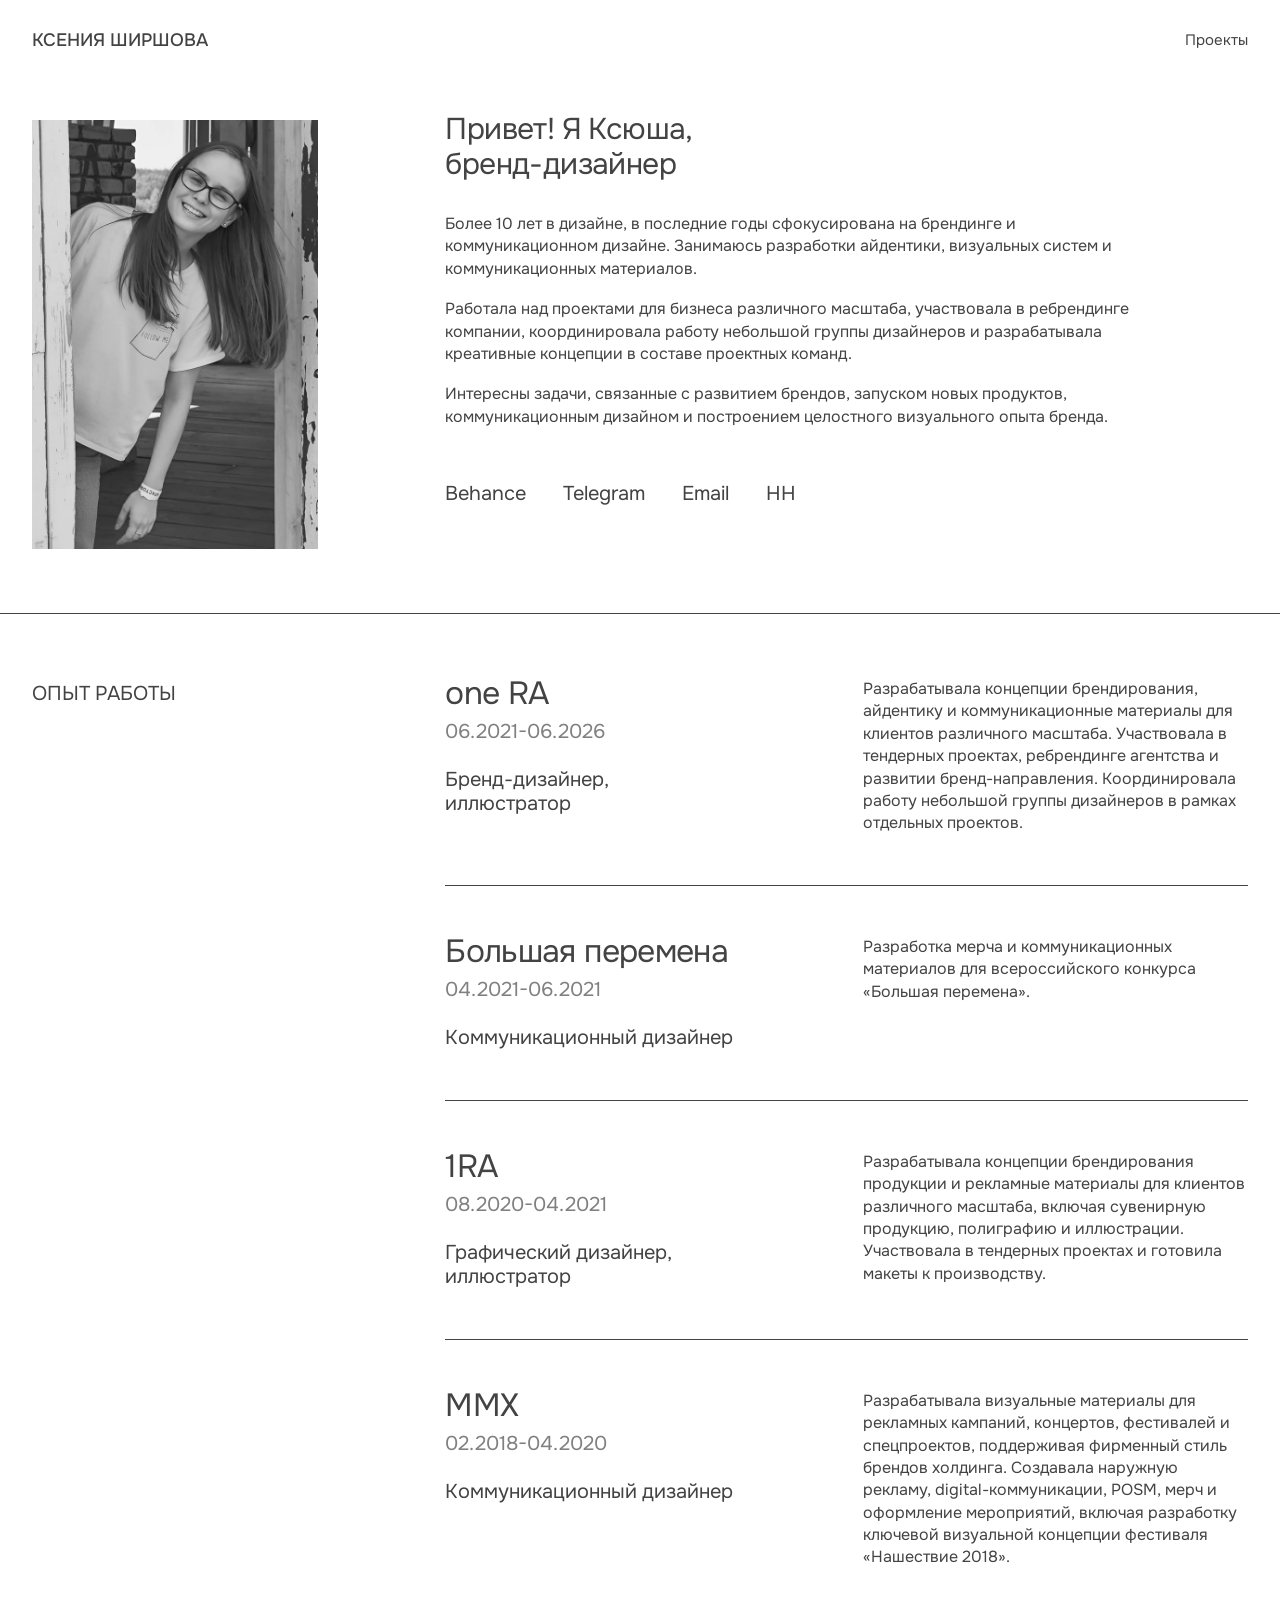
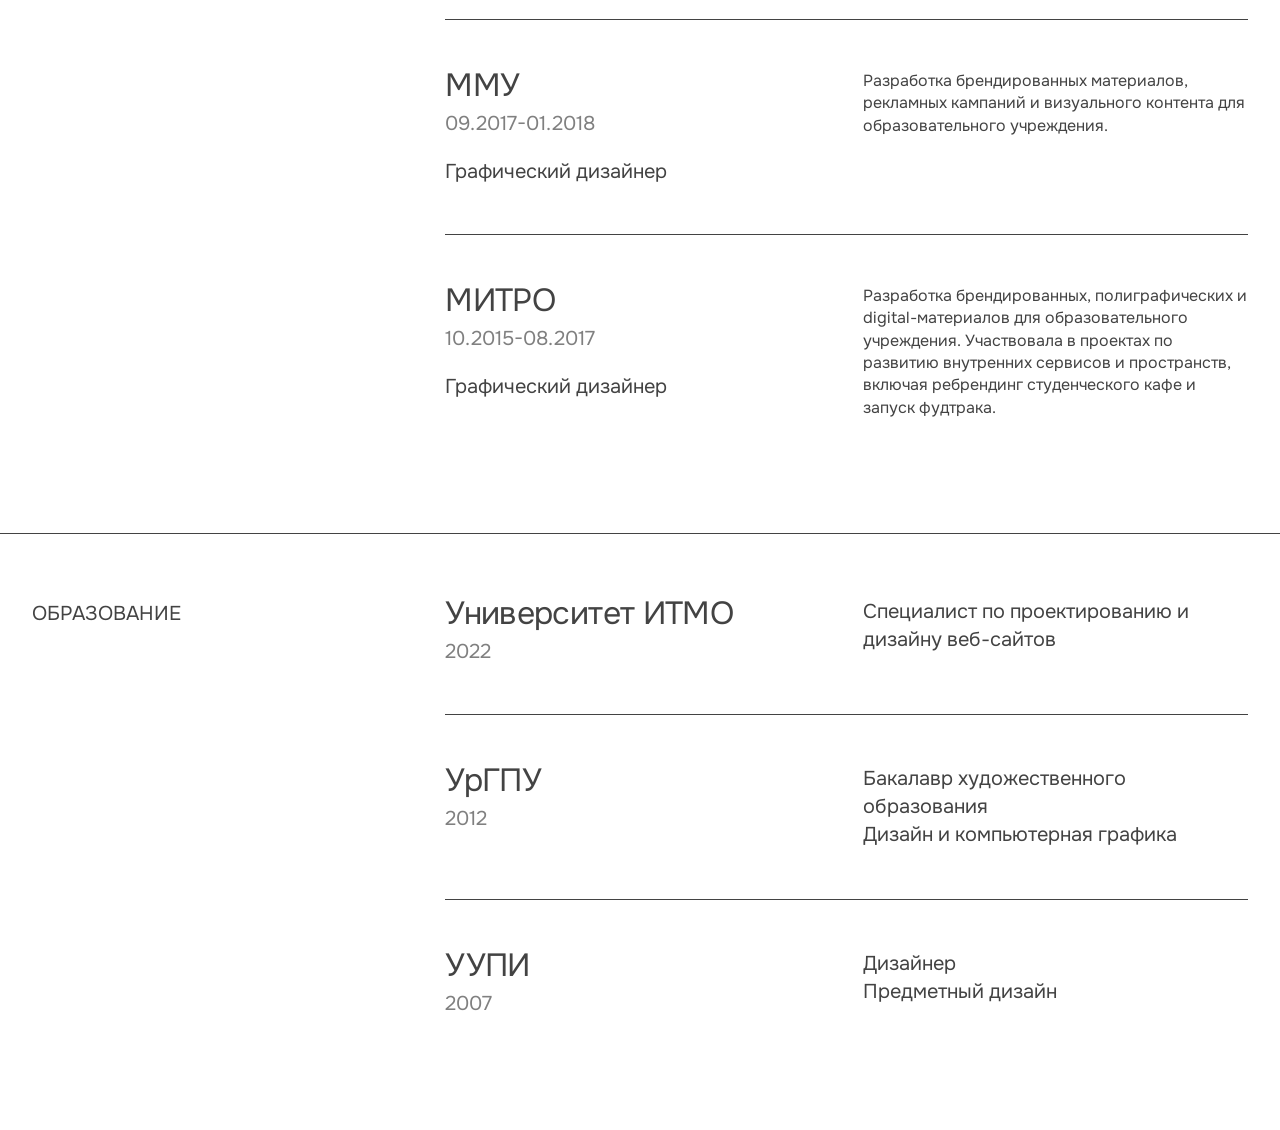
==== about.html @ 0a9edc0e "Add files via upload" ====
<!DOCTYPE html>
<html lang="ru">

<head>

    <meta charset="UTF-8">

    <meta
        name="viewport"
        content="width=device-width, initial-scale=1.0"
    >

    <title>Инфо — Ксения</title>

    <link
        rel="preconnect"
        href="https://fonts.googleapis.com"
    >

    <link
        rel="preconnect"
        href="https://fonts.gstatic.com"
        crossorigin
    >

    <link
        href="https://fonts.googleapis.com/css2?family=Onest:wght@300;400;500;600&display=swap"
        rel="stylesheet"
    >

    <link
        rel="stylesheet"
        href="css/style.css"
    >

</head>

<body>

    <header class="header">

        <div class="container">

            <div class="header-inner">

                <a
                    href="index.html"
                    class="logo"
                >
                    КСЕНИЯ ШИРШОВА
                </a>

                <nav class="nav">

                    <a href="index.html#projects">
                        Проекты
                    </a>

<!-- 
                    <a href="fragments.html">
                        Фрагменты
                    </a>
-->

                </nav>

                <button
                    class="burger"
                    id="burger"
                    aria-label="Открыть меню"
                >

                    <span></span>
                    <span></span>
                    <span></span>

                </button>

            </div>

        </div>

    </header>

    <div
        class="mobile-menu"
        id="mobileMenu"
    >

        <button
            class="mobile-close"
            id="mobileClose"
            aria-label="Закрыть меню"
        >
            ×
        </button>

        <nav class="mobile-nav">

            <a href="index.html#projects">
                Проекты
            </a>

<!-- 
                    <a href="fragments.html">
                        Фрагменты
                    </a>
-->

            <a href="index.html#contacts">
                Контакты
            </a>

        </nav>

    </div>

<main class="about-page">

    <!-- HERO -->

    <section class="about-hero">

        <div class="container">

            <div class="grid">

                <div class="about-photo">

                    <img
                        src="img/photo.webp"
                        alt="Ксения"
                    >

                </div>

                <div class="about-intro">
                    <div class="about-hello">
                    <h1>
                        Привет! Я Ксюша,<br/>
                        бренд-дизайнер
                    </h1>
                    </div>

                    <p>
                        Более 10 лет в дизайне, в последние годы сфокусирована на брендинге и коммуникационном дизайне. Занимаюсь разработки айдентики, визуальных систем и коммуникационных материалов. 
                        </p>
                    <p>
                        Работала над проектами для бизнеса различного масштаба, участвовала в ребрендинге компании, координировала работу небольшой группы дизайнеров и разрабатывала креативные концепции в составе проектных команд.
                        </p>
                    <p>
                        Интересны задачи, связанные с развитием брендов, запуском новых продуктов, коммуникационным дизайном и построением целостного визуального опыта бренда.
                    </p> <br/>
                    <div class="about-contacts">
                       <a href="https://www.behance.net/moodboard/216098085/Portfolio" target="_blank" rel="noopener noreferrer">
                            Behance
                        </a>
                        <a href="https://t.me/ksy_shirshova" target="_blank" rel="noopener noreferrer">
                            Telegram
                        </a>
                        <a href="mailto:kshrabota@ya.ru">
                            Email
                        </a>
                        <a href="https://hh.ru/resume/82d5fd20ff109fdf220039ed1f54435177424d?print=true" target="_blank" rel="noopener noreferrer">
                            HH
                        </a>
                    </div>
                </div>

            </div>

        </div>

    </section>


    <!-- EXPERIENCE -->

    <section class="about-section">

        <div class="container">

            <div class="grid">

                <div class="section-title">

                    Опыт работы

                </div>
                <div class="section-content">

                    <div class="experience-item">

                        <div class="experience-company">

                            <p class="company-title"><a href="https://oneraagency.ru/" target="_blank" rel="noopener noreferrer">one RA </a></p>
                            <p>
                            <span style="color: grey;">06.2021-06.2026</span><br><br>
                            Бренд-дизайнер, <br/>
                            иллюстратор
                            </p>
                        </div>


                        <div class="experience-description">

                            Разрабатывала концепции брендирования, айдентику и коммуникационные материалы для клиентов различного масштаба. Участвовала в тендерных проектах, ребрендинге агентства и развитии бренд-направления. Координировала работу небольшой группы дизайнеров в рамках отдельных проектов.

                        </div>

                    </div>


                    <div class="experience-item">

                        <div class="experience-company">

                            <p class="company-title"><a href="https://xn--80aabraa2blkdnn4h9b6b.xn--80asehdb/" target="_blank" rel="noopener noreferrer">Большая перемена </a></p>
                            <p>
                            <span style="color: grey;">04.2021-06.2021</span><br><br>
                            Коммуникационный дизайнер
                            </p>
                        </div>


                        <div class="experience-description">

                            Разработка мерча и коммуникационных материалов для всероссийского конкурса «Большая перемена».

                        </div>

                    </div>


                    <div class="experience-item">

                        <div class="experience-company">

                            <p class="company-title"><a href="http://1ra.su/" target="_blank" rel="noopener noreferrer">1RA </a></p>
                            <p>
                            <span style="color: grey;">08.2020-04.2021</span><br><br>
                            Графический дизайнер, <br/>иллюстратор
                            </p>
                        </div>


                        <div class="experience-description">

                            Разрабатывала концепции брендирования продукции и рекламные материалы для клиентов различного масштаба, включая сувенирную продукцию, полиграфию и иллюстрации. Участвовала в тендерных проектах и готовила макеты к производству.


                        </div>

                    </div>


                    <div class="experience-item">

                        <div class="experience-company">

                            <p class="company-title"><a href="https://multimediaholding.ru" target="_blank" rel="noopener noreferrer">ММХ </a></p>
                            <p>
                            <span style="color: grey;">02.2018-04.2020</span><br><br>
                            Коммуникационный дизайнер
                            </p>
                        </div>


                        <div class="experience-description">

                            Разрабатывала визуальные материалы для рекламных кампаний, концертов, фестивалей и спецпроектов, поддерживая фирменный стиль брендов холдинга. Создавала наружную рекламу, digital-коммуникации, POSM, мерч и оформление мероприятий, включая разработку ключевой визуальной концепции фестиваля «Нашествие 2018».


                        </div>

                    </div>


                    <div class="experience-item">

                        <div class="experience-company">

                            <p class="company-title"><a href="https://mi.university" target="_blank" rel="noopener noreferrer">ММУ </a></p>
                            <p>
                            <span style="color: grey;">09.2017-01.2018</span><br><br>
                            Графический дизайнер
                            </p>
                        </div>


                        <div class="experience-description">

                            Разработка брендированных материалов, рекламных кампаний и визуального контента для образовательного учреждения.

                        </div>

                    </div>


                    <div class="experience-item">

                        <div class="experience-company">

                            <p class="company-title"><a href="https://www.shkola-tv.ru/institute/" target="_blank" rel="noopener noreferrer">МИТРО </a></p>
                            <p>
                            <span style="color: grey;">10.2015-08.2017</span><br><br>
                            Графический дизайнер
                            </p>
                        </div>


                        <div class="experience-description">

                            Разработка брендированных, полиграфических и digital-материалов для образовательного учреждения. Участвовала в проектах по развитию внутренних сервисов и пространств, включая ребрендинг студенческого кафе и запуск фудтрака.

                        </div>

                    </div>                                                          
                </div>
            </div>

        </div>

    </section>


    <!-- EDUCATION -->

    <section class="about-section">

        <div class="container">

            <div class="grid">

                <div class="section-title">

                    Образование

                </div>

                <div class="section-content">

                    <div class="experience-item">

                        <div class="experience-company">

                            <p class="company-title"><a href="https://itmo.ru" target="_blank" rel="noopener noreferrer">Университет ИТМО</a></p>
                            <p>
                            <span style="color: grey;">2022</span>
                            </p>
                        </div>


                        <div class="experience-description2">

                            Специалист по проектированию и дизайну веб-сайтов

                        </div>

                    </div>


                    <div class="experience-item">

                        <div class="experience-company">

                            <p class="company-title"><a href="https://uspu.ru" target="_blank" rel="noopener noreferrer">УрГПУ</a></p>
                            <p>
                            <span style="color: grey;">2012</span>
                            </p>
                        </div>


                        <div class="experience-description2">

                            Бакалавр художественного образования <br/>
                            Дизайн и компьютерная графика

                        </div>

                    </div>


                    <div class="experience-item">

                        <div class="experience-company">

                            <p class="company-title"><a href="https://uupi.org" target="_blank" rel="noopener noreferrer">УУПИ</a></p>
                            <p>
                            <span style="color: grey;">2007</span>
                            </p>
                        </div>


                        <div class="experience-description2">

                            Дизайнер <br/>
                            Предметный дизайн

                        </div>

                    </div>
                                                      
                </div>

            </div>

        </div>

    </section>

</main>

    <script src="js/script.js"></script>

</body>

</html>
---- css/style.css ----
:root{

    --bg:#ffffff;
    --text:#434343;
    --border:#434343;
    --container:1280px;
    --gap:24px;
    --header-height:80px;

}

*{

    margin:0;
    padding:0;
    box-sizing:border-box;

}

html{

    scroll-behavior:smooth;

}

body{

    background:var(--bg);
    color:var(--text);
    font-family:'Onest',sans-serif;
    font-size:20px;
    line-height:1.6;
    font-weight:400;
    text-rendering:optimizeLegibility;
    -webkit-font-smoothing:antialiased;

}

img{

    display:block;
    width:100%;
    height:auto;

}

a{

    color:inherit;
    text-decoration:none;

}

ul{

    list-style:none;

}

button{

    font:inherit;
    background:none;
    border:none;
    cursor:pointer;

}

.container{

    width:min(
        var(--container),
        calc(100% - 64px)
    );
    margin:0 auto;

}


/* ====================
   GRID
==================== */

.grid{

    display:grid;
    grid-template-columns:repeat(12,minmax(0,1fr));
    gap:var(--gap);

}

.col-1{grid-column:span 1;}
.col-2{grid-column:span 2;}
.col-3{grid-column:span 3;}
.col-4{grid-column:span 4;}
.col-5{grid-column:span 5;}
.col-6{grid-column:span 6;}
.col-7{grid-column:span 7;}
.col-8{grid-column:span 8;}
.col-9{grid-column:span 9;}
.col-10{grid-column:span 10;}
.col-11{grid-column:span 11;}
.col-12{grid-column:span 12;}


/* ====================
   TYPOGRAPHY
==================== */

h1{

    line-height:1.15;
    font-weight:400;
    letter-spacing:-0.02em;

}

h2{

    font-size:28px;
    font-weight:400;
    line-height:1.2;

}

h3{

    font-size:20px;
    font-weight:400;
    line-height:1.4;

}

p{

    font-size:16px;

}


/* ====================
   HEADER
==================== */

.header{

    position:fixed;
    top:0;
    left:0;
    width:100%;
    height:var(--header-height);
    background:var(--bg);
    z-index:1000;

}

.header-inner{

    height:var(--header-height);
    display:flex;
    align-items:center;
    justify-content:space-between;

}

.logo{

    font-size:18px;
    font-weight:500;

}

.nav{

    display:flex;
    align-items:center;
    gap:32px;

}

.nav a{

    position:relative;
    font-size:15px;

}

.nav a::after{

    content:"";
    position:absolute;
    left:0;
    bottom:-4px;
    width:0;
    height:1px;
    background:var(--text);
    transition:width .3s ease;

}

.nav a:hover::after{

    width:100%;

}


/* ====================
   BURGER
==================== */

.burger{

    display: none;

}

.burger,
.mobile-close{

    width:40px;
    height:40px;
    position:relative;

}

.burger span,
.mobile-close span{

    position:absolute;
    left:8px;
    width:24px;
    height:1px;
    background:var(--text);
    transition:.3s ease;

}

.burger span:nth-child(1){

    top:13px;

}

.burger span:nth-child(2){

    top:20px;

}

.burger span:nth-child(3){

    top:27px;

}

.mobile-close{

    position:absolute;
    top:15px;
    right:15px;

}

.mobile-close span:nth-child(1){

    top:20px;
    transform:rotate(45deg);

}

.mobile-close span:nth-child(2){

    opacity:0;

}

.mobile-close span:nth-child(3){

    top:20px;
    transform:rotate(-45deg);

}

.mobile-menu{

    position:fixed;
    inset:0;
    background:#fff;
    z-index:2000;
    display:flex;
    flex-direction:column;
    align-items:flex-start;
    justify-content:center;
    padding:40px;
    opacity:0;
    visibility:hidden;
    pointer-events:none;
    transition:.3s ease;

}

.mobile-menu.active{

    opacity:1;
    visibility:visible;
    pointer-events:auto;

}

.mobile-nav{

    display:flex;
    flex-direction:column;
    gap:28px;

}

.mobile-nav a{

    font-size:40px;
    line-height:1.2;

}


/* ====================
   MAIN
==================== */

main{

    padding-top:var(--header-height);

}

/* ====================
   HERO
==================== */

.hero{

    min-height:40vh;
    display:flex;
    align-items:center;

}

.hero-content{

    text-align: center;
    grid-column: 3 / -3;

}

.hero-content p{

    max-width:520px;
    margin-top:32px;

}

.hero-link{

    display:inline-block;
    margin-top:24px;
    padding-bottom:2px;

}

.hero-link:hover{

    opacity:.7;

}


/* ====================
   SECTIONS
==================== */

.projects,
.contacts{

    padding-bottom: 50px;
    margin-top: 50px;
}

.section-header{

    margin-bottom:48px;

}

.section-header h2{

    padding-bottom:12px;
    border-bottom:1px solid var(--border);

}


/* ====================
   PROJECTS
==================== */

.projects-grid{

    display:grid;
    grid-template-columns:repeat(2, minmax(0, 1fr));
    gap:48px 48px;

}

.project-card{

    display:block;

}

.project-image{

    overflow:hidden;

}

.project-image img{

    width:100%;
    aspect-ratio:4 / 3;
    object-fit:cover;
    transition:transform .5s ease;

}

.project-card:hover .project-image img{

    transform:scale(1.03);

}

.project-info{

    margin-top:16px;

}

.project-info p{

    font-size:14px;
    color:var(--text);
    opacity:.8;

}

/* ====================
   CONTACTS
==================== */

.contacts-heading{

    grid-column: 1 / span 4;

}

.contacts-content{

    display: flex;
    align-items: center;
    justify-content: space-between;

}

.contacts-content2{

    grid-column: 5 / span 9;
    display: flex;
    align-items: center;
    gap: 32px;

}

.contacts-content ul{

    display:flex;
    flex-direction:column;
    gap:12px;

}

.contacts-content a{

    position:relative;
    display:inline-block;

}

.contacts-content a::after{

    content:"";
    position:absolute;
    left:0;
    bottom:-4px;
    width:0;
    height:1px;
    background:var(--text);
    transition:width .3s ease;

}

.contacts-content a:hover::after{

    width:100%;

}

.contact-tag{

    font-size: 20px;
    opacity: .55;

}


/* ====================
   PROJECT PAGE
==================== */

.project-page{

    padding-top: 80px;

}

.project-hero{

    padding-bottom: 100px;

}

.project-hero .container{

    width: 70%;

}

.project-heading{

    grid-column: 1 / span 8;

}

.project-meta{

    grid-column: 10 / span 3;
    display: flex;
    flex-direction: column;
    gap: 28px;

}

.project-meta-item{

    border-top: 1px solid var(--border);
    padding-top: 12px;

}

.project-meta-title{

    font-size: 14px;
    opacity: .6;
    margin-bottom: 6px;

}

.project-description{

    margin-top: 32px;
    max-width: 700px;

}

.project-section{

    margin-bottom: 80px;

}

.project-section:last-child{

    margin-bottom: 0;

}

.project-image-full img{

    width: 100%;
    display: block;

}

.project-image-grid{

    display: grid;
    grid-template-columns: repeat(2, 1fr);
    gap: 24px;

}

.project-image-grid img{

    width: 100%;
    display: block;

}

.project-text-block{

    display: grid;
    grid-template-columns: repeat(12, 1fr);
    gap: 24px;

}

.project-text{

    grid-column: 3 / span 6;

}

.project-text p{

    margin-bottom: 20px;

}

.project-text p:last-child{

    margin-bottom: 0;

}

.project-next a{

    display: inline-block;
    padding-bottom: 4px;

}

.video-wrapper{

    width: 100%;
    grid-column: 1 / -1;

}

.autoplay-video{

    display: block;
    width: 100%;
    height: auto;
    object-fit: cover;

}

.video-wrapper iframe{

    position: relative;
    inset: 0;
    width: 100%;
    aspect-ratio: 16/9;
    border: 0;

}


/* =================================
   PROJECT LIST
================================= */

.projects-list{

    width: 100%;
    margin-top: 20px;

}

.project-row{

    display: grid;
    grid-template-columns: 1fr auto;
    padding: 30px 0;
    border-top: 1px solid var(--text);
    text-decoration: none;
    color: inherit;
    transition: opacity 0.3s ease;

}

.project-row:last-child{

    border-bottom: 1px solid var(--text);

}

.project-row:hover{

    opacity: 0.65;

}

.project-info2{

    max-width: 100%

}

.project-title{

    margin: 0 0 24px;
    font-size: clamp(32px, 3vw, 56px);
    font-weight: 400;
    line-height: 1.1;

}

.project-description{

    margin: 0;
    margin-top: 10px !important;
    line-height: 1.4;
    color: var(--light);

}

.project-meta{

    display: flex;
    flex-direction: column;
    align-items: flex-end;
    justify-content: space-between;
    text-align: right;
    min-width: 120px;

}

.project-category,
.project-year{

    font-size: 14px;
    line-height: 1.3;

}


/* =================================
   PROJECT CASE
================================= */

.project-header{

    margin-bottom: 80px;

}

.project-header-content{

    grid-column: 2 / span 10;
    display: grid;
    grid-template-columns: repeat(10, 1fr);
    column-gap: var(--gap);

}

.project-header h1{

    margin-bottom: 32px;
    grid-column: 1 / span 10;

}

.project-header p{

    grid-column: 1 / span 10;
    font-size: 20px;

}

.project-page ul{

    list-style-type: disc;
    font-size: 16px;

}

/* ОБЩИЕ СЕКЦИИ */

.case-section{

    margin-bottom: 80px;

}

/* ПОЛНОШИРИННОЕ ИЗОБРАЖЕНИЕ */

.case-image-full{

    grid-column: 1 / -1;

}

.case-image-full img{

    width: 100%;
    display: block;

}

/* ИЗОБРАЖЕНИЕ 10 КОЛОНОК */

.case-image-medium{

    grid-column: 2 / span 10;

}

.case-image-medium img{

    width: 100%;
    display: block;

}

/* ТЕКСТОВЫЙ БЛОК */

.case-text{

    grid-column: 2 / span 10;
    display: grid;
    grid-template-columns: repeat(10, 1fr);
    column-gap: var(--gap);

}

.case-tag{

    grid-column: 1 / span 2;
    font-size: 14px;
    opacity: .55;
    text-transform: uppercase;
    letter-spacing: .04em;

}

.case-description{

    grid-column: 3 / span 8;

}

.case-description p{

    margin-bottom: 18px;
    line-height:1.4;

}

.case-description p:last-child{

    margin-bottom: 0;

}

/* ДВА ИЗОБРАЖЕНИЯ */

.case-two-images{

    grid-column: 2 / span 10;
    display: grid;
    grid-template-columns: repeat(2, 1fr);
    gap: 24px;

}

.case-two-images img{

    width: 100%;
    display: block;

}

/* ТРИ ИЗОБРАЖЕНИЯ */

.case-three-images{

    grid-column: 2 / span 10;
    display: grid;
    grid-template-columns: repeat(3, 1fr);
    gap: 24px;

}

.case-three-images img{

    width: 100%;
    display: block;

}

/* НАВИГАЦИЯ */

.project-next{

    padding-top: 50px;
    padding-bottom: 50px;
    text-align: right;

}

.project-next a:hover{

    opacity: 0.65;

}

.a-hover:hover{

    opacity: 0.65 !important;

}


/* =================================
   ABOUT
================================= */

.about-page{

    padding-top: 120px;

}

.about-hero{

    padding-bottom: 64px;
    border-bottom: 1px solid var(--border);

}

.about-photo{

    grid-column: 1 / span 3;

}

.about-photo img{

    width: 100%;
    display: block;

}

.about-intro{

    grid-column: 5 / span 7;

}


.about-intro h1{

    margin-bottom: 32px;
    margin-top: -8px;

}

.about-intro p{

    line-height: 1.4;
    margin-bottom: 18px;

}

.about-contacts a{

    position:relative;
    margin-right: 32px;

}

.about-contacts a::after{

    content:"";
    position:absolute;
    left:0;
    bottom:-4px;
    width:0;
    height:1px;
    background:var(--text);
    transition:width .3s ease;

}

.about-contacts a:hover::after{

    width:100%;

}

.contact-note{

    color: var(--light);

}

.about-section {

    padding: 64px 0;
    border-bottom: 1px solid var(--border);

}

.about-section:last-child{

    border-bottom: none;

}

.section-title{

    grid-column: 1 / span 3;
    text-transform: uppercase;

}

.section-content{

    grid-column: 5 / span 8;

}

.experience-item{

    display: grid;
    grid-template-columns: 4fr 4fr;
    gap: 32px;
    border-top: 1px solid var(--border);
    padding: 50px 0;

}

.experience-item:first-child{

    padding-top: 0;
    border-top: 0;

}

.experience-company p{

    font-size: 20px;
    line-height: 1.2;

}

.company-title{

    font-size: 32px !important;
    line-height: 1 !important;
    letter-spacing: -0.02em;
    padding-bottom: 10px !important;

}


.company-title a:hover{

    opacity:.7;

}

.experience-description{

    line-height: 1.4;
    font-size: 16px;

}

.experience-description2{

    line-height: 1.4;
    font-size: 20px;

}

.two-columns{

    display: grid;
    grid-template-columns: repeat(2,1fr);
    gap: 48px;

}




/* ====================
   TABLET
==================== */

@media (max-width: 1024px) {

    .container{

        width:calc(100% - 48px);

    }

    .hero-content{

        grid-column:3 / -3;

    }

    .nav{

        gap:28px;

    }

    .projects-grid{

        gap:48px 24px;

    }

    .about-content{

        grid-column:7 / span 6;

    }

}

@media (max-width: 959px) {

    .project-row{

        grid-template-columns: 1fr;
        gap: 32px;

    }

    .project-meta{

        align-items: flex-end;
        text-align: right;
        gap: 8px;

    }

    .project-title{

        font-size: 36px;

    }

    h3{

        font-size: 23px;

    }

}


/* ====================
   MOBILE
==================== */

@media (max-width: 767px) {

    :root{

        --header-height:72px;

    }

    .container{

        width:calc(100% - 32px);

    }

    .grid{

        grid-template-columns:1fr;
        gap:20px;

    }

    /* Header */

    .nav{

        display:none;

    }

    .burger{

        display:block;

    }

    /* Hero */


    .hero-content{

        grid-column:auto;

    }

    .hero-content p{

        margin-top:24px;

    }

    h1{

        font-size:36px;

    }

    h2{

        font-size:24px;

    }


    /* Projects */

    .projects-grid{

        grid-template-columns:1fr;
        gap:48px;

    }

    .project-image img{

        aspect-ratio:1/1;

    }

    /* About */

    .about-photo{

        grid-column:auto;
        margin-bottom:24px;

    }

    .about-content{

        grid-column:auto;

    }

    .about-photo,
    .about-intro,
    .section-title,
    .section-content{

        grid-column: 1 / -1;

    }

    .about-intro{

        margin-top:40px;

    }

    .about-contacts .grid{

        grid-template-columns:1fr;
        gap:24px;

    }

    .experience-item{

        grid-template-columns:1fr;
        gap:16px;

    }

    .two-columns{

        grid-template-columns:1fr;

    }


    /* Project case*/

    .project-title{

        grid-column:auto;

    }

    .project-two-column{

        grid-template-columns:1fr;

    }

    .project-navigation{

        margin-top:80px;

    }

    .case-section{

        margin-bottom: 64px;

    }

    .project-header{

        margin-bottom: 64px;

    }

    .project-header-content,
    .case-image-medium,
    .case-text,
    .case-two-images,
    .case-three-images{

        grid-column: 1 / -1;

    }

    .case-text{

        display: block;

    }

    .case-tag{

        margin-bottom: 20px;

    }

    .case-two-images,
    .case-three-images{

        grid-template-columns: 1fr;
        gap: 16px;

    }

    .project-heading,
    .project-meta,
    .project-text{

        grid-column: auto;

    }

    .project-meta{

        align-items: flex-start;
        text-align: left;

    }

    .project-section{

        margin-bottom: 64px;

    }

    .project-image-grid{

        grid-template-columns: 1fr;
        gap: 16px;

    }

    .project-text-block{

        grid-template-columns: 1fr;

    }

}


/* ====================
   SMALL MOBILE
==================== */

@media (max-width: 480px){

    h1{

        font-size:32px;

    }

    body{

        font-size:15px;

    }

    .mobile-nav a{

        font-size:24px;

    }

}
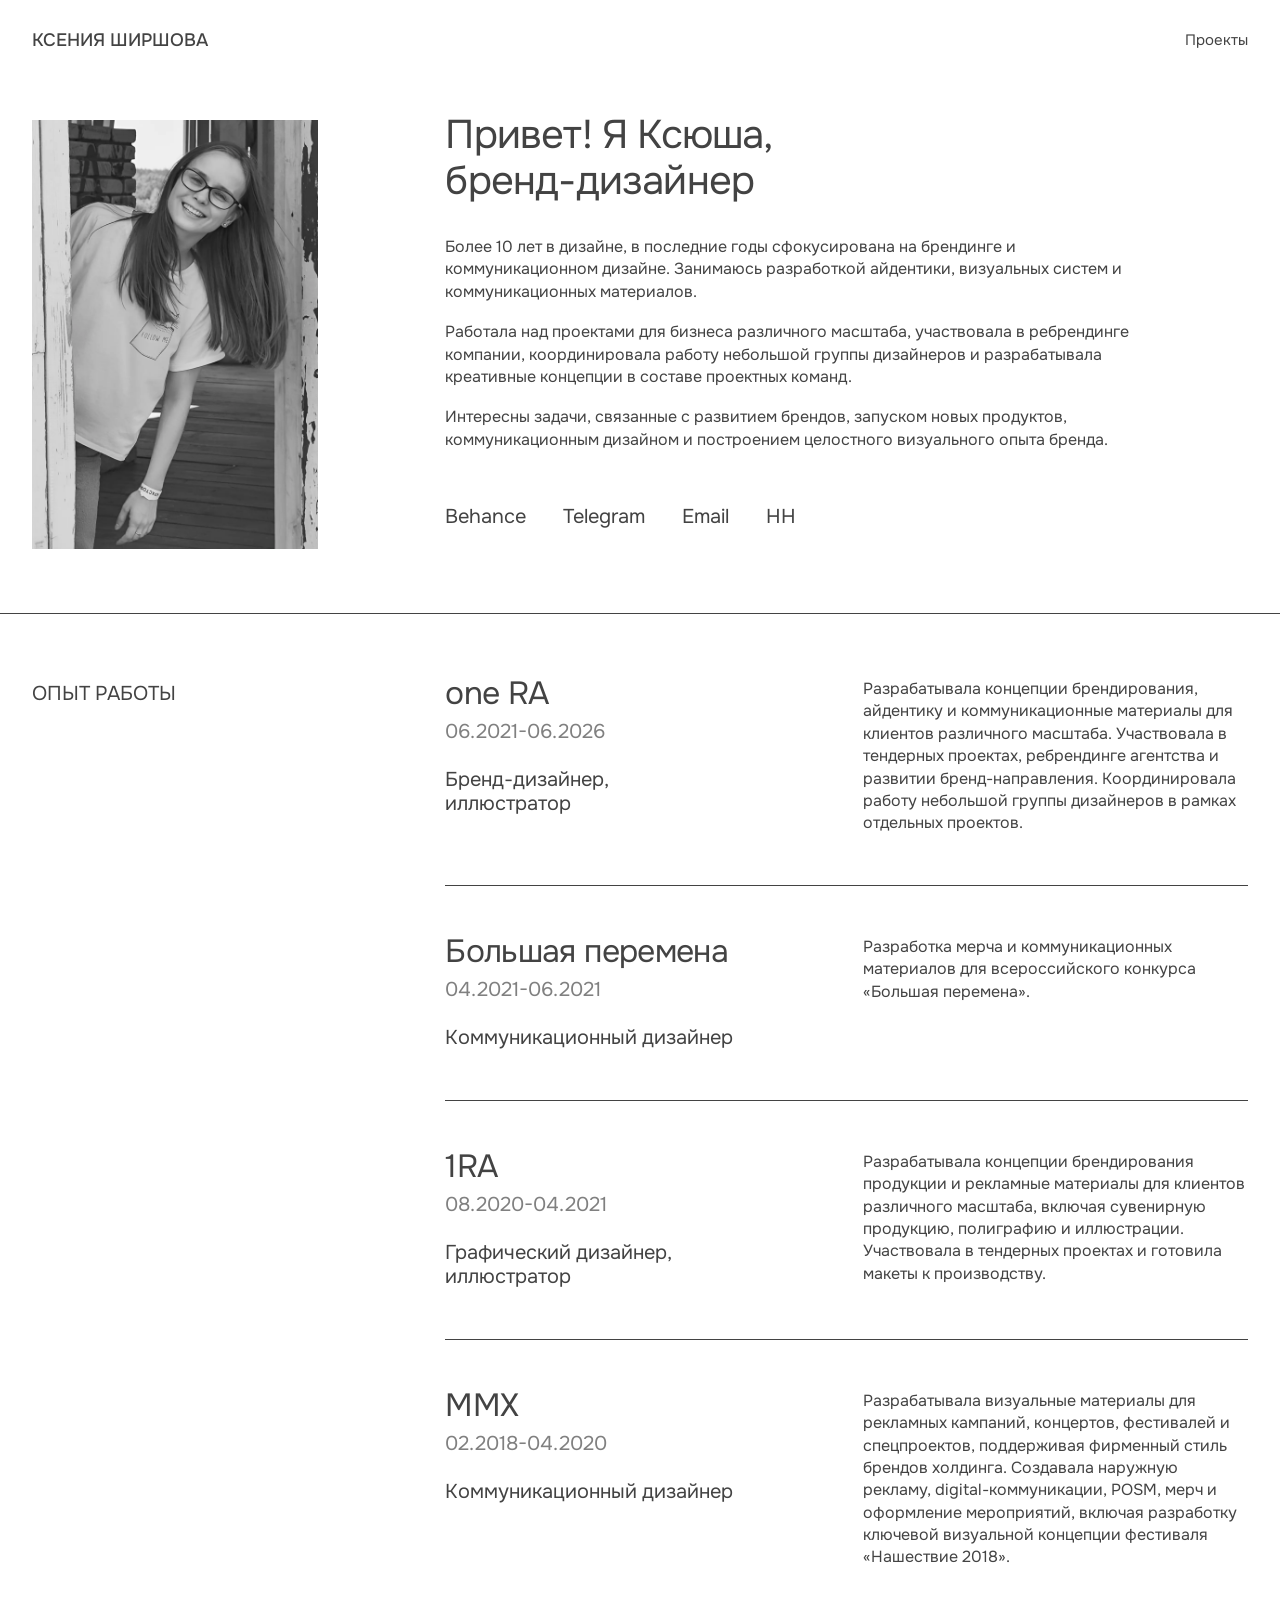
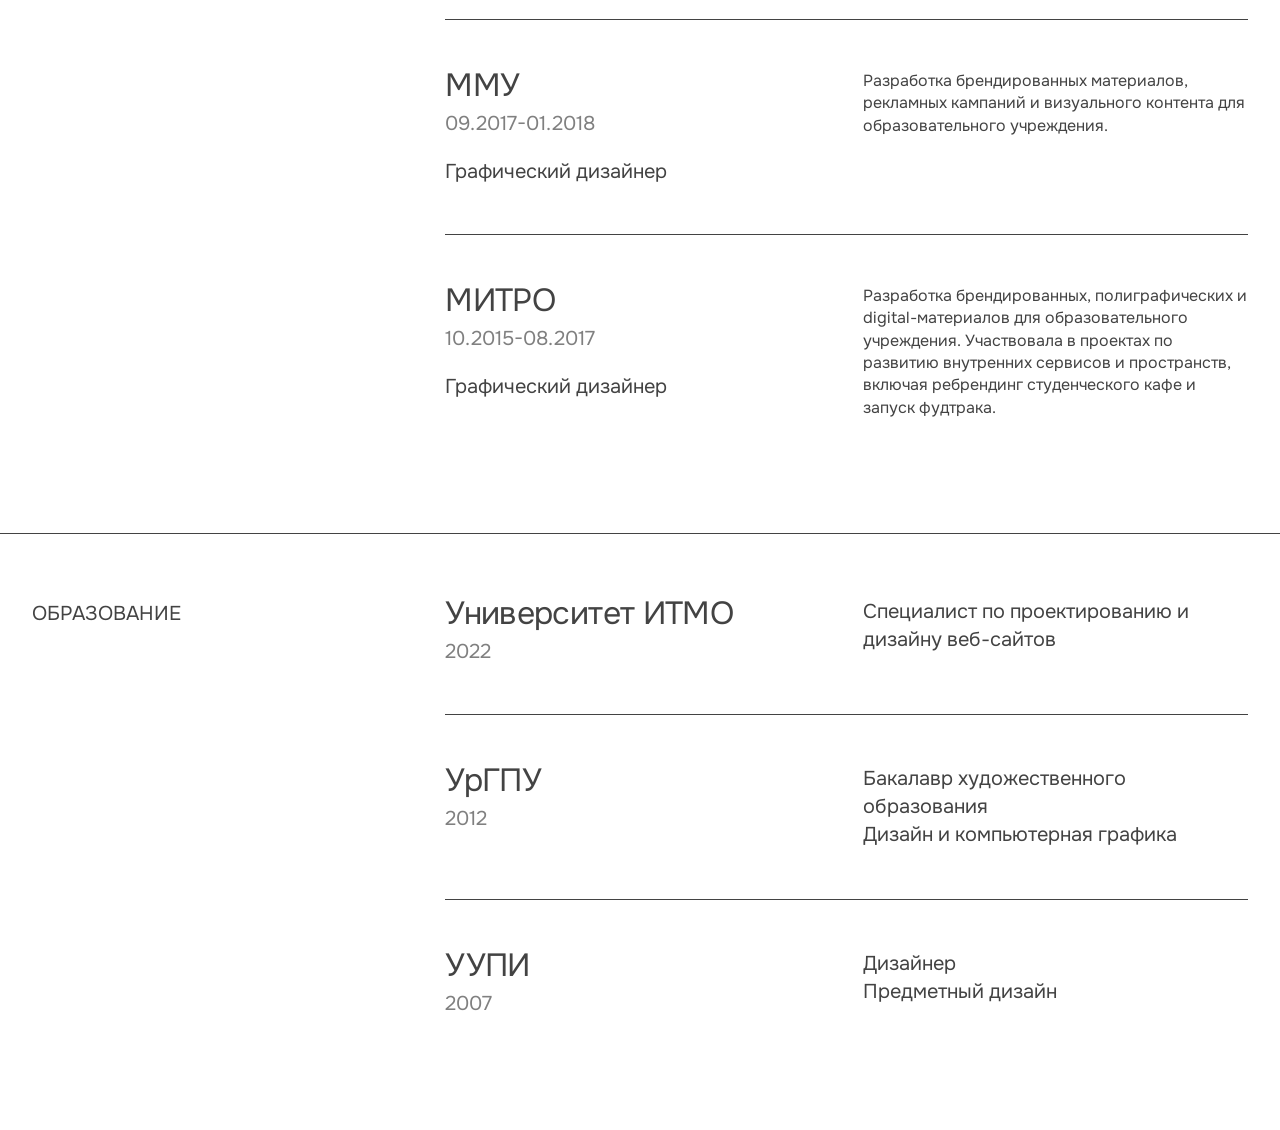
==== commit cf4d1314: "Update about.html" ====
--- a/about.html
+++ b/about.html
@@ -10,7 +10,7 @@
         content="width=device-width, initial-scale=1.0"
     >
 
-    <title>Инфо — Ксения</title>
+    <title>Инфо</title>
 
     <link
         rel="preconnect"
@@ -87,15 +87,23 @@
         id="mobileMenu"
     >
 
-        <button
-            class="mobile-close"
-            id="mobileClose"
-            aria-label="Закрыть меню"
-        >
-            ×
-        </button>
+    <button
+        class="mobile-close"
+        id="mobileClose"
+        aria-label="Закрыть меню"
+    >
+
+        <span></span>
+        <span></span>
+        <span></span>
+
+    </button>
 
         <nav class="mobile-nav">
+
+            <a href="index.html">
+                Главная
+            </a>
 
             <a href="index.html#projects">
                 Проекты
@@ -106,10 +114,6 @@
                         Фрагменты
                     </a>
 -->
-
-            <a href="index.html#contacts">
-                Контакты
-            </a>
 
         </nav>
 
@@ -143,7 +147,7 @@
                     </div>
 
                     <p>
-                        Более 10 лет в дизайне, в последние годы сфокусирована на брендинге и коммуникационном дизайне. Занимаюсь разработки айдентики, визуальных систем и коммуникационных материалов. 
+                        Более 10 лет в дизайне, в последние годы сфокусирована на брендинге и коммуникационном дизайне. Занимаюсь разработкой айдентики, визуальных систем и коммуникационных материалов. 
                         </p>
                     <p>
                         Работала над проектами для бизнеса различного масштаба, участвовала в ребрендинге компании, координировала работу небольшой группы дизайнеров и разрабатывала креативные концепции в составе проектных команд.
@@ -415,4 +419,4 @@
 
 </body>
 
-</html>+</html>
--- a/css/style.css
+++ b/css/style.css
@@ -112,6 +112,7 @@
     line-height:1.15;
     font-weight:400;
     letter-spacing:-0.02em;
+    font-size: 2em;
 
 }
 
@@ -1431,4 +1432,4 @@
 
     }
 
-}+}
